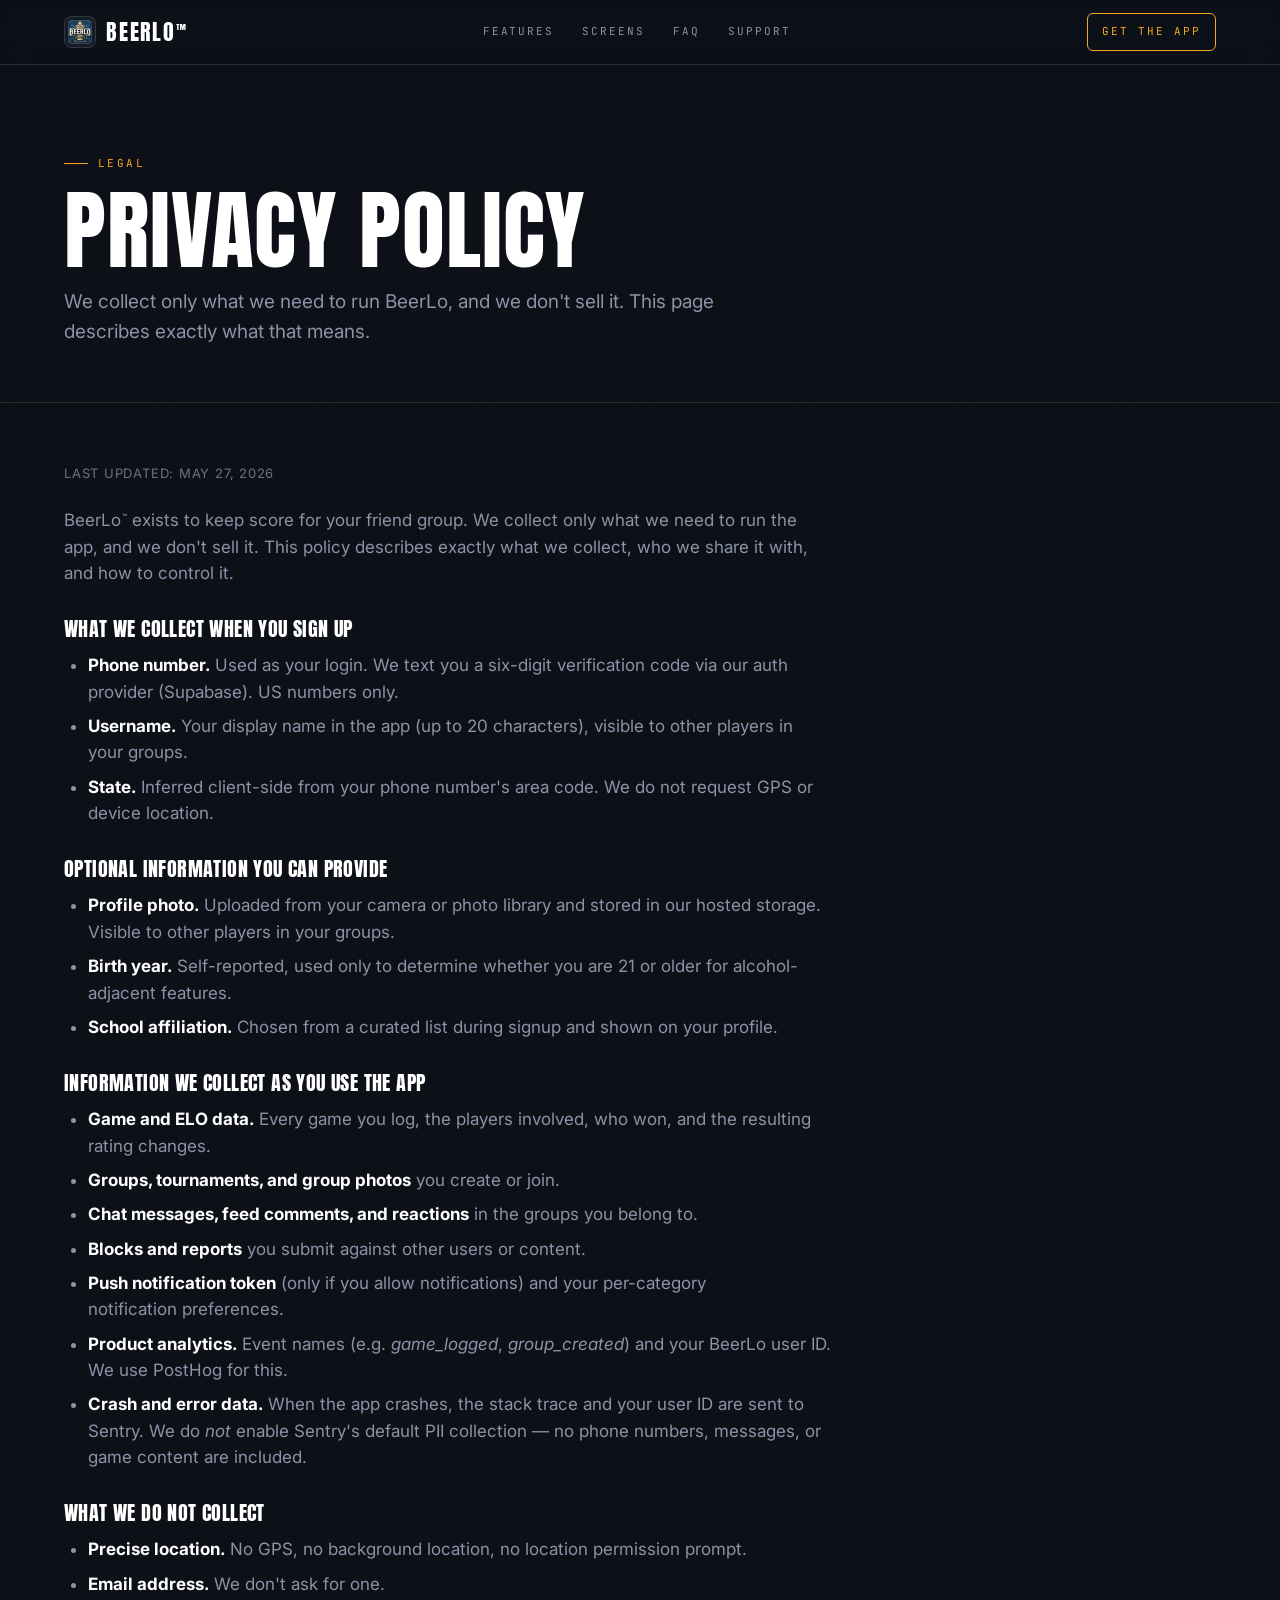
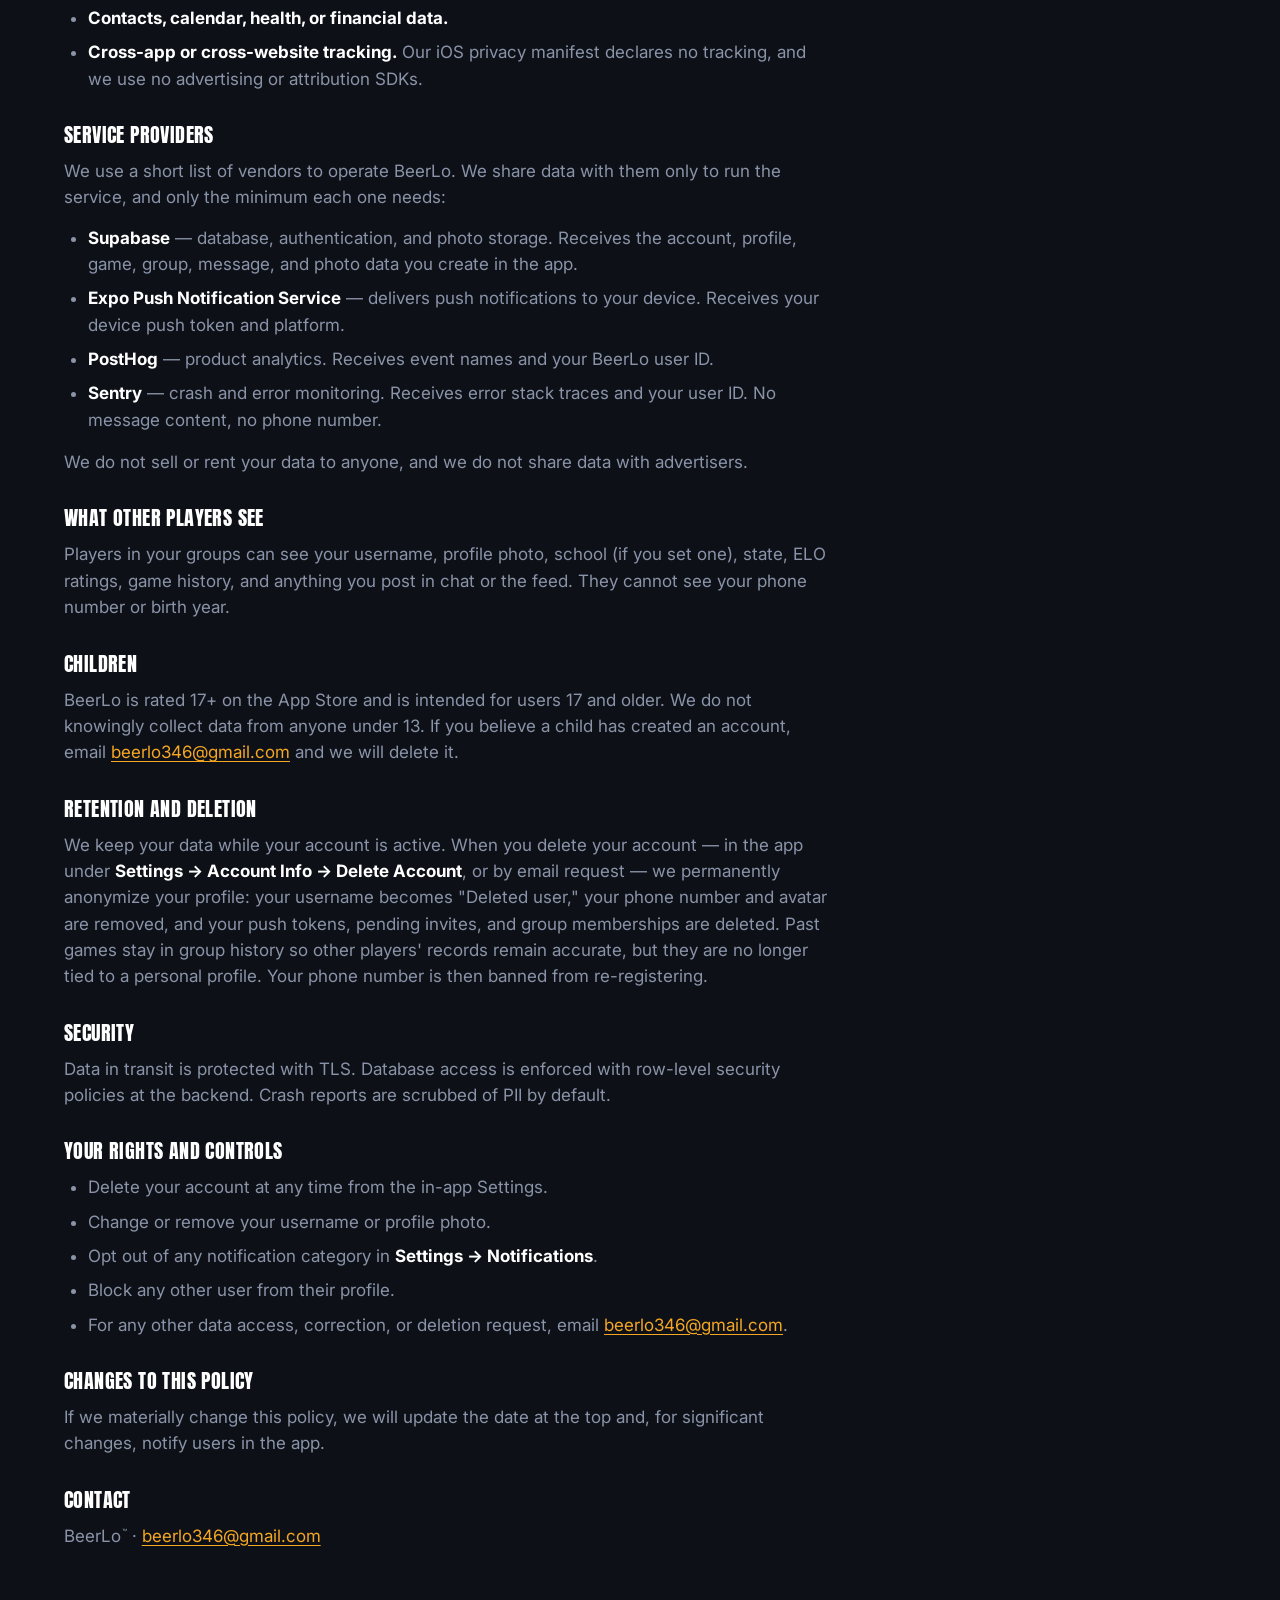
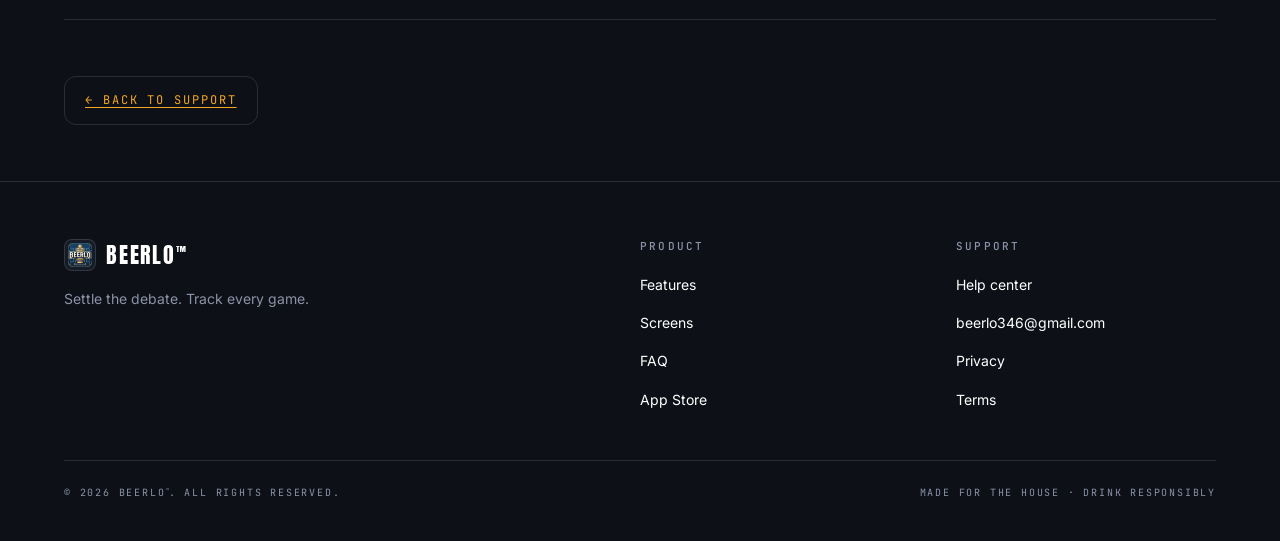
==== privacy.html @ 66643df2 "Initial commit: BeerLo marketing site Static site with landing page, privacy/terms/support pages, an" ====
<!DOCTYPE html>
<html lang="en" data-theme="dark" data-layout="centered">
<head>
<meta charset="UTF-8" />
<meta name="viewport" content="width=device-width, initial-scale=1" />
<title>BeerLo™ — Privacy Policy</title>
<meta name="description" content="BeerLo's privacy policy. What data we collect, where it goes, how to control it." />
<link rel="icon" type="image/png" href="images/favicon.png" />
<link rel="apple-touch-icon" href="images/app-icon-square.png" />
<meta name="theme-color" content="#0D1117" />
<link rel="stylesheet" href="styles.css" />
</head>
<body>

<!-- NAV -->
<header class="nav">
  <div class="container nav-inner">
    <a href="index.html" class="brand">
      <span class="brand-mark"><img src="images/app-icon.png" alt="BeerLo logo" /></span>
      <span>BeerLo<sup class="tm">&trade;</sup></span>
    </a>
    <nav class="nav-links">
      <a href="index.html#features">Features</a>
      <a href="index.html#screens">Screens</a>
      <a href="index.html#faq">FAQ</a>
      <a href="support.html">Support</a>
    </nav>
    <a href="https://apps.apple.com/app/beerlo" class="nav-cta" target="_blank" rel="noopener">Get the App</a>
  </div>
</header>

<!-- HERO -->
<section class="support-hero">
  <div class="container">
    <div class="eyebrow">Legal</div>
    <h1>Privacy policy</h1>
    <p>We collect only what we need to run BeerLo, and we don't sell it. This page describes exactly what that means.</p>
  </div>
</section>

<!-- BODY -->
<div class="container">

  <section class="support-section">
    <p class="policy-meta">Last updated: May 27, 2026</p>

    <p>BeerLo<sup class="tm">&trade;</sup> exists to keep score for your friend group. We collect only what we need to run the app, and we don't sell it. This policy describes exactly what we collect, who we share it with, and how to control it.</p>

    <h3>What we collect when you sign up</h3>
    <ul>
      <li><strong>Phone number.</strong> Used as your login. We text you a six-digit verification code via our auth provider (Supabase). US numbers only.</li>
      <li><strong>Username.</strong> Your display name in the app (up to 20 characters), visible to other players in your groups.</li>
      <li><strong>State.</strong> Inferred client-side from your phone number's area code. We do not request GPS or device location.</li>
    </ul>

    <h3>Optional information you can provide</h3>
    <ul>
      <li><strong>Profile photo.</strong> Uploaded from your camera or photo library and stored in our hosted storage. Visible to other players in your groups.</li>
      <li><strong>Birth year.</strong> Self-reported, used only to determine whether you are 21 or older for alcohol-adjacent features.</li>
      <li><strong>School affiliation.</strong> Chosen from a curated list during signup and shown on your profile.</li>
    </ul>

    <h3>Information we collect as you use the app</h3>
    <ul>
      <li><strong>Game and ELO data.</strong> Every game you log, the players involved, who won, and the resulting rating changes.</li>
      <li><strong>Groups, tournaments, and group photos</strong> you create or join.</li>
      <li><strong>Chat messages, feed comments, and reactions</strong> in the groups you belong to.</li>
      <li><strong>Blocks and reports</strong> you submit against other users or content.</li>
      <li><strong>Push notification token</strong> (only if you allow notifications) and your per-category notification preferences.</li>
      <li><strong>Product analytics.</strong> Event names (e.g. <em>game_logged</em>, <em>group_created</em>) and your BeerLo user ID. We use PostHog for this.</li>
      <li><strong>Crash and error data.</strong> When the app crashes, the stack trace and your user ID are sent to Sentry. We do <em>not</em> enable Sentry's default PII collection — no phone numbers, messages, or game content are included.</li>
    </ul>

    <h3>What we do not collect</h3>
    <ul>
      <li><strong>Precise location.</strong> No GPS, no background location, no location permission prompt.</li>
      <li><strong>Email address.</strong> We don't ask for one.</li>
      <li><strong>Contacts, calendar, health, or financial data.</strong></li>
      <li><strong>Cross-app or cross-website tracking.</strong> Our iOS privacy manifest declares no tracking, and we use no advertising or attribution SDKs.</li>
    </ul>

    <h3>Service providers</h3>
    <p>We use a short list of vendors to operate BeerLo. We share data with them only to run the service, and only the minimum each one needs:</p>
    <ul>
      <li><strong>Supabase</strong> — database, authentication, and photo storage. Receives the account, profile, game, group, message, and photo data you create in the app.</li>
      <li><strong>Expo Push Notification Service</strong> — delivers push notifications to your device. Receives your device push token and platform.</li>
      <li><strong>PostHog</strong> — product analytics. Receives event names and your BeerLo user ID.</li>
      <li><strong>Sentry</strong> — crash and error monitoring. Receives error stack traces and your user ID. No message content, no phone number.</li>
    </ul>
    <p>We do not sell or rent your data to anyone, and we do not share data with advertisers.</p>

    <h3>What other players see</h3>
    <p>Players in your groups can see your username, profile photo, school (if you set one), state, ELO ratings, game history, and anything you post in chat or the feed. They cannot see your phone number or birth year.</p>

    <h3>Children</h3>
    <p>BeerLo is rated 17+ on the App Store and is intended for users 17 and older. We do not knowingly collect data from anyone under 13. If you believe a child has created an account, email <a href="mailto:beerlo346@gmail.com">beerlo346@gmail.com</a> and we will delete it.</p>

    <h3>Retention and deletion</h3>
    <p>We keep your data while your account is active. When you delete your account — in the app under <strong>Settings → Account Info → Delete Account</strong>, or by email request — we permanently anonymize your profile: your username becomes "Deleted user," your phone number and avatar are removed, and your push tokens, pending invites, and group memberships are deleted. Past games stay in group history so other players' records remain accurate, but they are no longer tied to a personal profile. Your phone number is then banned from re-registering.</p>

    <h3>Security</h3>
    <p>Data in transit is protected with TLS. Database access is enforced with row-level security policies at the backend. Crash reports are scrubbed of PII by default.</p>

    <h3>Your rights and controls</h3>
    <ul>
      <li>Delete your account at any time from the in-app Settings.</li>
      <li>Change or remove your username or profile photo.</li>
      <li>Opt out of any notification category in <strong>Settings → Notifications</strong>.</li>
      <li>Block any other user from their profile.</li>
      <li>For any other data access, correction, or deletion request, email <a href="mailto:beerlo346@gmail.com">beerlo346@gmail.com</a>.</li>
    </ul>

    <h3>Changes to this policy</h3>
    <p>If we materially change this policy, we will update the date at the top and, for significant changes, notify users in the app.</p>

    <h3>Contact</h3>
    <p>BeerLo<sup class="tm">&trade;</sup> · <a href="mailto:beerlo346@gmail.com">beerlo346@gmail.com</a></p>
  </section>

  <section class="support-section">
    <a href="support.html" class="ghost-btn">← Back to support</a>
  </section>

</div>

<!-- FOOTER -->
<footer class="footer">
  <div class="container">
    <div class="footer-grid">
      <div class="footer-brand">
        <a href="index.html" class="brand">
          <span class="brand-mark"><img src="images/app-icon.png" alt="BeerLo" /></span>
          <span>BeerLo<sup class="tm">&trade;</sup></span>
        </a>
        <p class="lead">Settle the debate. Track every game.</p>
      </div>
      <div class="footer-col">
        <h4>Product</h4>
        <ul>
          <li><a href="index.html#features">Features</a></li>
          <li><a href="index.html#screens">Screens</a></li>
          <li><a href="index.html#faq">FAQ</a></li>
          <li><a href="https://apps.apple.com/app/beerlo" target="_blank" rel="noopener">App Store</a></li>
        </ul>
      </div>
      <div class="footer-col">
        <h4>Support</h4>
        <ul>
          <li><a href="support.html">Help center</a></li>
          <li><a href="mailto:beerlo346@gmail.com">beerlo346@gmail.com</a></li>
          <li><a href="privacy.html">Privacy</a></li>
          <li><a href="terms.html">Terms</a></li>
        </ul>
      </div>
    </div>
    <div class="footer-bottom">
      <span>© <span id="year">2026</span> BeerLo<sup class="tm">&trade;</sup>. All rights reserved.</span>
      <span>Made for the house · Drink responsibly</span>
    </div>
  </div>
</footer>

<script>
  document.getElementById('year').textContent = new Date().getFullYear();
  try {
    const saved = JSON.parse(localStorage.getItem('beerlo_tweaks') || 'null');
    if (saved && saved.theme) document.documentElement.setAttribute('data-theme', saved.theme);
  } catch (_) {}
</script>

</body>
</html>
---- styles.css ----
/* ─────────────────────────────────────────────────────────────
   BeerLo.net — marketing site styles
   Tokens pulled from app: lib/theme.ts + onboarding tokens.jsx
   ───────────────────────────────────────────────────────────── */

@import url('https://fonts.googleapis.com/css2?family=Anton&family=Inter:wght@400;500;600;700;800&family=JetBrains+Mono:wght@400;500;600&display=swap');

:root {
  /* Base palette */
  --navy-900: #0D1117;
  --navy-800: #0F1520;
  --navy-700: #161C27;
  --navy-600: #1A2030;
  --navy-500: #1E2535;
  --navy-400: #252D3E;
  --navy-300: #3A3F4B;
  /* Brand */
  --amber:    #F5A623;
  --amber-hi: #FFC45A;
  --amber-lo: #C97D10;
  --cream:    #F5E9C9;
  --foam:     #E8D8A8;
  --cup:      #B6302C;
  --cup-deep: #7A1F1D;
  /* Neutrals */
  --white:    #FFFFFF;
  --muted:    #8A93A8;
  --dim:      #556070;
  --hairline: rgba(255,255,255,0.08);
  --border:   rgba(255,255,255,0.12);

  /* Fonts */
  --font-display: 'Anton', 'Oswald', 'Bebas Neue', Impact, sans-serif;
  --font-body:    'Inter', -apple-system, BlinkMacSystemFont, 'Segoe UI', sans-serif;
  --font-mono:    'JetBrains Mono', 'SF Mono', Menlo, monospace;

  /* Themed (overridden by [data-theme]) */
  --bg:        var(--navy-900);
  --bg-elev:   var(--navy-700);
  --bg-card:   var(--navy-800);
  --text:      var(--white);
  --text-muted: var(--muted);
  --accent:    var(--amber);
  --accent-2:  var(--cup);
  --rule:      var(--border);
  --hero-gradient: radial-gradient(ellipse at 50% -10%, rgba(245,166,35,0.22) 0%, rgba(245,166,35,0) 55%),
                   radial-gradient(ellipse at 90% 110%, rgba(182,48,44,0.20) 0%, rgba(182,48,44,0) 50%);
  --noise-opacity: 0.35;
}

/* ── Theme: cream ───────────────────────────────────────────── */
[data-theme="cream"] {
  --bg:        #F4ECD8;
  --bg-elev:   #FBF4E0;
  --bg-card:   #FFFFFF;
  --text:      #1B2030;
  --text-muted: #6B6457;
  --accent:    var(--cup);
  --accent-2:  var(--amber-lo);
  --rule:      rgba(27,32,48,0.12);
  --hero-gradient: radial-gradient(ellipse at 50% 0%, rgba(245,166,35,0.28) 0%, rgba(245,166,35,0) 55%),
                   radial-gradient(ellipse at 90% 110%, rgba(182,48,44,0.16) 0%, rgba(182,48,44,0) 50%);
  --noise-opacity: 0.18;
}

/* ── Theme: amber-forward ───────────────────────────────────── */
[data-theme="amber"] {
  --bg:        #F5A623;
  --bg-elev:   #FFB840;
  --bg-card:   #0D1117;
  --text:      #0D1117;
  --text-muted: #4A3608;
  --accent:    #0D1117;
  --accent-2:  var(--cup-deep);
  --rule:      rgba(13,17,23,0.18);
  --hero-gradient: radial-gradient(ellipse at 50% 0%, rgba(255,255,255,0.35) 0%, rgba(255,255,255,0) 55%),
                   radial-gradient(ellipse at 10% 110%, rgba(182,48,44,0.30) 0%, rgba(182,48,44,0) 55%);
  --noise-opacity: 0.20;
}

/* ─────────────────────────────────────────────────────────────
   Reset + base
   ───────────────────────────────────────────────────────────── */
*, *::before, *::after { box-sizing: border-box; }
html, body { margin: 0; padding: 0; }
html { scroll-behavior: smooth; }

body {
  background: var(--bg);
  color: var(--text);
  font-family: var(--font-body);
  -webkit-font-smoothing: antialiased;
  -moz-osx-font-smoothing: grayscale;
  font-size: 17px;
  line-height: 1.55;
  text-wrap: pretty;
  min-height: 100vh;
  position: relative;
}

body::before {
  content: '';
  position: fixed; inset: 0; pointer-events: none; z-index: 0;
  background-image: url("data:image/svg+xml;utf8,<svg xmlns='http://www.w3.org/2000/svg' width='160' height='160'><filter id='n'><feTurbulence type='fractalNoise' baseFrequency='0.9' numOctaves='2' stitchTiles='stitch'/><feColorMatrix values='0 0 0 0 0  0 0 0 0 0  0 0 0 0 0  0 0 0 0.10 0'/></filter><rect width='100%25' height='100%25' filter='url(%23n)'/></svg>");
  opacity: var(--noise-opacity);
  mix-blend-mode: overlay;
}

img { max-width: 100%; display: block; }
a { color: inherit; text-decoration: none; }
button { font-family: inherit; }

.container {
  width: 100%;
  max-width: 1200px;
  margin: 0 auto;
  padding: 0 24px;
  position: relative;
  z-index: 1;
}

/* ─────────────────────────────────────────────────────────────
   Type
   ───────────────────────────────────────────────────────────── */
.eyebrow {
  font-family: var(--font-mono);
  font-size: 11px;
  letter-spacing: 0.22em;
  text-transform: uppercase;
  color: var(--accent);
  display: inline-flex; align-items: center; gap: 10px;
}
.eyebrow::before {
  content: ''; width: 24px; height: 1.5px;
  background: var(--accent); display: inline-block;
}

h1, h2, h3 {
  font-family: var(--font-display);
  font-weight: 400;
  letter-spacing: 0.01em;
  line-height: 0.95;
  text-transform: uppercase;
  margin: 0;
  color: var(--text);
}
h1 { font-size: clamp(56px, 9vw, 124px); }
h2 { font-size: clamp(40px, 5.5vw, 72px); line-height: 1; }
h3 { font-size: 22px; letter-spacing: 0.04em; line-height: 1.1; }

p { margin: 0; }
.lead { font-size: 19px; color: var(--text-muted); line-height: 1.55; max-width: 56ch; }

.amber-text { color: var(--accent); }

/* ─────────────────────────────────────────────────────────────
   Nav
   ───────────────────────────────────────────────────────────── */
.nav {
  position: sticky; top: 0; z-index: 50;
  background: color-mix(in oklab, var(--bg) 80%, transparent);
  backdrop-filter: blur(14px) saturate(140%);
  -webkit-backdrop-filter: blur(14px) saturate(140%);
  border-bottom: 1px solid var(--rule);
}
.nav-inner {
  display: flex; align-items: center; justify-content: space-between;
  height: 64px;
}
.brand {
  display: flex; align-items: center; gap: 10px;
  font-family: var(--font-display);
  font-size: 22px; letter-spacing: 0.08em; text-transform: uppercase;
}
.brand-mark {
  width: 32px; height: 32px; border-radius: 8px;
  display: grid; place-items: center;
  background: var(--bg-elev);
  border: 1px solid var(--rule);
  overflow: hidden;
}
.brand-mark img { width: 24px; height: 24px; object-fit: contain; }

/* Trademark symbol — small, raised, no inherited letter-spacing/transform */
.tm {
  font-size: 0.5em;
  vertical-align: super;
  line-height: 0;
  letter-spacing: 0;
  text-transform: none;
  font-weight: 400;
  margin-left: 0.08em;
}

.nav-links { display: flex; gap: 28px; }
.nav-links a {
  font-family: var(--font-mono);
  font-size: 11px;
  letter-spacing: 0.18em;
  text-transform: uppercase;
  color: var(--text-muted);
  transition: color 0.15s;
}
.nav-links a:hover { color: var(--accent); }
.nav-cta {
  font-family: var(--font-mono);
  font-size: 11px;
  letter-spacing: 0.18em;
  text-transform: uppercase;
  padding: 9px 14px;
  border-radius: 6px;
  border: 1.5px solid var(--accent);
  color: var(--accent);
  transition: all 0.15s;
}
.nav-cta:hover { background: var(--accent); color: var(--bg); }

@media (max-width: 720px) {
  .nav-links { display: none; }
}

/* ─────────────────────────────────────────────────────────────
   Hero — three layout variants
   ───────────────────────────────────────────────────────────── */
.hero {
  position: relative;
  padding: 80px 0 120px;
  overflow: hidden;
}
.hero::before {
  content: '';
  position: absolute; inset: 0;
  background: var(--hero-gradient);
  pointer-events: none;
}
.hero-inner { position: relative; z-index: 1; }

.hero-eyebrow { margin-bottom: 24px; }
.hero-title { margin-bottom: 24px; }
.hero-title .line-2 { color: var(--accent); display: block; }
.hero-lead { margin-bottom: 36px; }

.hero-ctas { display: flex; gap: 14px; flex-wrap: wrap; align-items: center; }

.app-store-badge {
  display: inline-flex; align-items: center; gap: 12px;
  padding: 12px 22px 12px 18px;
  background: var(--text);
  color: var(--bg);
  border-radius: 12px;
  font-family: var(--font-body);
  font-weight: 600;
  transition: transform 0.15s, box-shadow 0.15s;
  box-shadow: 0 8px 24px rgba(0,0,0,0.25);
}
.app-store-badge:hover { transform: translateY(-2px); box-shadow: 0 12px 30px rgba(0,0,0,0.35); }
.app-store-badge .apple-logo { width: 26px; height: 26px; }
.app-store-badge .badge-lines { display: flex; flex-direction: column; gap: 1px; line-height: 1.05; }
.app-store-badge .badge-top { font-size: 10px; opacity: 0.75; font-weight: 500; letter-spacing: 0.04em; }
.app-store-badge .badge-bot { font-size: 17px; letter-spacing: 0.02em; }

.ghost-btn {
  display: inline-flex; align-items: center; gap: 10px;
  padding: 14px 20px;
  border-radius: 12px;
  border: 1.5px solid var(--rule);
  color: var(--text);
  font-family: var(--font-mono);
  font-size: 12px; letter-spacing: 0.16em; text-transform: uppercase;
  transition: all 0.15s;
}
.ghost-btn:hover { border-color: var(--accent); color: var(--accent); }

.hero-meta {
  display: flex; gap: 32px; margin-top: 48px;
  flex-wrap: wrap;
}
.hero-meta-item .num {
  font-family: var(--font-display);
  font-size: 36px; line-height: 1;
}
.hero-meta-item .lbl {
  font-family: var(--font-mono); font-size: 10px;
  letter-spacing: 0.18em; text-transform: uppercase;
  color: var(--text-muted); margin-top: 6px;
}

/* Layout: centered (default) */
[data-layout="centered"] .hero-inner {
  text-align: center;
  display: flex; flex-direction: column; align-items: center;
}
[data-layout="centered"] .hero-lead { margin-left: auto; margin-right: auto; }
[data-layout="centered"] .hero-meta { justify-content: center; }
[data-layout="centered"] .hero-phone-wrap {
  margin-top: 80px;
  display: flex; justify-content: center;
  gap: 24px;
}
[data-layout="centered"] .hero-phone-wrap .phone-mockup:nth-child(1) {
  transform: rotate(-4deg) translateY(20px);
}
[data-layout="centered"] .hero-phone-wrap .phone-mockup:nth-child(3) {
  transform: rotate(4deg) translateY(20px);
}

/* Layout: split */
[data-layout="split"] .hero-inner {
  display: grid;
  grid-template-columns: 1.1fr 1fr;
  gap: 56px;
  align-items: center;
}
[data-layout="split"] .hero-phone-wrap {
  display: flex; justify-content: center;
}
[data-layout="split"] .hero-phone-wrap .phone-mockup:not(:first-child) { display: none; }

/* Layout: phone-right (oversized type, phone offset) */
[data-layout="phone-right"] .hero { padding-bottom: 80px; }
[data-layout="phone-right"] .hero-inner {
  display: grid;
  grid-template-columns: 1.4fr 1fr;
  gap: 40px;
  align-items: end;
}
[data-layout="phone-right"] .hero-title { font-size: clamp(64px, 11vw, 160px); }
[data-layout="phone-right"] .hero-phone-wrap {
  display: flex; justify-content: flex-end;
  margin-bottom: -80px; position: relative;
}
[data-layout="phone-right"] .hero-phone-wrap .phone-mockup:not(:first-child) { display: none; }
[data-layout="phone-right"] .hero-phone-wrap .phone-mockup { transform: rotate(6deg); }

@media (max-width: 860px) {
  [data-layout="split"] .hero-inner,
  [data-layout="phone-right"] .hero-inner {
    grid-template-columns: 1fr;
    text-align: center;
  }
  [data-layout="split"] .hero-lead,
  [data-layout="phone-right"] .hero-lead { margin-left: auto; margin-right: auto; }
  [data-layout="split"] .hero-meta,
  [data-layout="phone-right"] .hero-meta { justify-content: center; }
  [data-layout="split"] .hero-ctas,
  [data-layout="phone-right"] .hero-ctas { justify-content: center; }
  [data-layout="phone-right"] .hero-phone-wrap { margin-bottom: 0; justify-content: center; }
}

/* ─────────────────────────────────────────────────────────────
   Phone mockup placeholder
   ───────────────────────────────────────────────────────────── */
.phone-mockup {
  width: 280px; height: 580px;
  background: var(--bg-card);
  border-radius: 44px;
  padding: 12px;
  border: 1.5px solid var(--rule);
  box-shadow:
    0 1px 0 rgba(255,255,255,0.08) inset,
    0 30px 60px -20px rgba(0,0,0,0.45),
    0 10px 24px rgba(0,0,0,0.28);
  flex-shrink: 0;
  position: relative;
}
.phone-mockup .notch {
  position: absolute;
  top: 22px; left: 50%; transform: translateX(-50%);
  width: 108px; height: 28px;
  background: #0b0d12;
  border-radius: 14px;
  z-index: 3;
}
.phone-screen {
  width: 100%; height: 100%;
  border-radius: 34px;
  background:
    repeating-linear-gradient(
      45deg,
      color-mix(in oklab, var(--accent) 10%, transparent) 0 12px,
      transparent 12px 24px
    ),
    linear-gradient(180deg,
      color-mix(in oklab, var(--accent) 18%, var(--bg-card)) 0%,
      var(--bg-card) 100%
    );
  display: flex; align-items: center; justify-content: center;
  position: relative;
  overflow: hidden;
}
.phone-screen .placeholder-label {
  font-family: var(--font-mono);
  font-size: 10px;
  letter-spacing: 0.2em;
  text-transform: uppercase;
  color: var(--text-muted);
  padding: 8px 14px;
  border: 1px dashed var(--rule);
  border-radius: 999px;
  background: color-mix(in oklab, var(--bg-card) 85%, transparent);
}
.phone-mockup img { width: 100%; height: 100%; object-fit: cover; border-radius: 34px; }

@media (max-width: 480px) {
  .phone-mockup { width: 240px; height: 500px; }
}

/* ─────────────────────────────────────────────────────────────
   Section + features
   ───────────────────────────────────────────────────────────── */
.section {
  padding: 120px 0;
  position: relative;
}
.section-head { margin-bottom: 64px; max-width: 720px; }
.section-head .eyebrow { margin-bottom: 16px; }
.section-head h2 { margin-bottom: 16px; }
.section-head p { color: var(--text-muted); font-size: 18px; }

.features {
  display: grid;
  grid-template-columns: repeat(2, 1fr);
  gap: 16px;
}
.feature {
  position: relative;
  padding: 32px;
  background: var(--bg-card);
  border: 1px solid var(--rule);
  border-radius: 18px;
  display: flex; flex-direction: column;
  min-height: 260px;
  overflow: hidden;
  transition: transform 0.2s, border-color 0.2s;
}
.feature:hover { transform: translateY(-3px); border-color: color-mix(in oklab, var(--accent) 40%, var(--rule)); }

.feature-num {
  font-family: var(--font-mono);
  font-size: 11px; letter-spacing: 0.2em;
  color: var(--text-muted);
  margin-bottom: 28px;
}
.feature-icon {
  width: 56px; height: 56px;
  border-radius: 14px;
  background: color-mix(in oklab, var(--accent) 14%, transparent);
  color: var(--accent);
  display: grid; place-items: center;
  margin-bottom: 24px;
  border: 1px solid color-mix(in oklab, var(--accent) 30%, transparent);
}
.feature-icon svg { width: 28px; height: 28px; }
.feature h3 { margin-bottom: 10px; }
.feature p { color: var(--text-muted); font-size: 15px; line-height: 1.55; }

.feature-stat {
  margin-top: auto;
  padding-top: 24px;
  display: flex; align-items: baseline; gap: 8px;
  font-family: var(--font-mono);
  font-size: 11px;
  letter-spacing: 0.16em;
  color: var(--accent);
  text-transform: uppercase;
}

@media (max-width: 720px) {
  .features { grid-template-columns: 1fr; }
  .section { padding: 80px 0; }
}

/* ─────────────────────────────────────────────────────────────
   Screenshots strip
   ───────────────────────────────────────────────────────────── */
.screens-strip {
  display: flex; gap: 24px;
  justify-content: center;
  flex-wrap: wrap;
}
.screens-strip .phone-mockup:nth-child(odd) { transform: translateY(20px); }
.screens-strip .phone-mockup:nth-child(2) { transform: translateY(-12px); }

/* ─────────────────────────────────────────────────────────────
   FAQ
   ───────────────────────────────────────────────────────────── */
.faq-list { display: flex; flex-direction: column; gap: 0; max-width: 820px; }
.faq-item {
  border-top: 1px solid var(--rule);
  padding: 0;
}
.faq-item:last-child { border-bottom: 1px solid var(--rule); }
.faq-item summary {
  padding: 24px 0;
  display: flex; justify-content: space-between; align-items: center;
  cursor: pointer;
  font-family: var(--font-display);
  font-size: 22px;
  letter-spacing: 0.02em;
  list-style: none;
  text-transform: uppercase;
  gap: 24px;
}
.faq-item summary::-webkit-details-marker { display: none; }
.faq-item summary::after {
  content: '+';
  font-family: var(--font-mono);
  font-size: 24px;
  color: var(--accent);
  transition: transform 0.2s;
  flex-shrink: 0;
}
.faq-item[open] summary::after { transform: rotate(45deg); }
.faq-item .faq-answer {
  padding: 0 0 24px;
  color: var(--text-muted);
  font-size: 16px;
  max-width: 70ch;
}
.faq-item .faq-answer a { color: var(--accent); text-decoration: underline; text-underline-offset: 3px; }

/* ─────────────────────────────────────────────────────────────
   Download CTA band
   ───────────────────────────────────────────────────────────── */
.cta-band {
  margin: 80px 0;
  padding: 80px 56px;
  background: var(--bg-card);
  border: 1px solid var(--rule);
  border-radius: 24px;
  text-align: center;
  position: relative;
  overflow: hidden;
}
.cta-band::before {
  content: '';
  position: absolute; inset: 0;
  background: radial-gradient(ellipse at 50% 100%, color-mix(in oklab, var(--accent) 25%, transparent) 0%, transparent 70%);
  pointer-events: none;
}
.cta-band > * { position: relative; z-index: 1; }
.cta-band h2 { margin-bottom: 16px; }
.cta-band p { color: var(--text-muted); margin-bottom: 32px; font-size: 18px; }

@media (max-width: 560px) {
  .cta-band { padding: 56px 24px; }
}

/* ─────────────────────────────────────────────────────────────
   Footer
   ───────────────────────────────────────────────────────────── */
.footer {
  border-top: 1px solid var(--rule);
  padding: 56px 0 40px;
  position: relative;
}
.footer-grid {
  display: grid;
  grid-template-columns: 2fr 1fr 1fr;
  gap: 56px;
  margin-bottom: 48px;
}
.footer-brand { max-width: 320px; }
.footer-brand .lead { font-size: 14px; margin-top: 16px; color: var(--text-muted); }
.footer-col h4 {
  font-family: var(--font-mono);
  font-size: 11px;
  letter-spacing: 0.2em;
  text-transform: uppercase;
  color: var(--text-muted);
  margin: 0 0 16px;
  font-weight: 500;
}
.footer-col ul { list-style: none; margin: 0; padding: 0; display: flex; flex-direction: column; gap: 12px; }
.footer-col a { color: var(--text); font-size: 14px; transition: color 0.15s; }
.footer-col a:hover { color: var(--accent); }

.footer-bottom {
  display: flex; justify-content: space-between; align-items: center;
  padding-top: 24px;
  border-top: 1px solid var(--rule);
  font-family: var(--font-mono);
  font-size: 10px;
  letter-spacing: 0.18em;
  text-transform: uppercase;
  color: var(--text-muted);
  gap: 16px;
  flex-wrap: wrap;
}

@media (max-width: 720px) {
  .footer-grid { grid-template-columns: 1fr; gap: 32px; }
}

/* ─────────────────────────────────────────────────────────────
   Support page specifics
   ───────────────────────────────────────────────────────────── */
.support-hero {
  padding: 80px 0 56px;
  border-bottom: 1px solid var(--rule);
}
.support-hero .eyebrow { margin-bottom: 16px; }
.support-hero h1 { font-size: clamp(48px, 7vw, 88px); margin-bottom: 16px; }
.support-hero p { color: var(--text-muted); font-size: 19px; max-width: 60ch; }

.contact-card {
  margin-top: 40px;
  padding: 28px 32px;
  background: var(--bg-card);
  border: 1px solid var(--rule);
  border-radius: 16px;
  display: flex; align-items: center; gap: 24px;
  flex-wrap: wrap;
}
.contact-card .label {
  font-family: var(--font-mono);
  font-size: 10px;
  letter-spacing: 0.2em;
  color: var(--text-muted);
  text-transform: uppercase;
  margin-bottom: 6px;
}
.contact-card .value {
  font-family: var(--font-display);
  font-size: 28px;
  letter-spacing: 0.02em;
}
.contact-card .value a { color: var(--accent); }
.contact-card .response {
  margin-left: auto;
  padding: 10px 16px;
  border: 1px solid var(--rule);
  border-radius: 999px;
  font-family: var(--font-mono);
  font-size: 11px;
  letter-spacing: 0.16em;
  text-transform: uppercase;
  color: var(--text-muted);
}
.contact-card .response strong { color: var(--text); margin-left: 6px; }

.support-section { padding: 56px 0; border-top: 1px solid var(--rule); }
.support-section:first-of-type { border-top: 0; }
.support-section h2 { font-size: clamp(32px, 4vw, 48px); margin-bottom: 28px; }
.support-section h3 {
  font-family: var(--font-display);
  font-size: 20px;
  letter-spacing: 0.02em;
  margin: 32px 0 12px;
  color: var(--text);
}
.support-section p { color: var(--text-muted); margin-bottom: 14px; max-width: 70ch; }
.support-section p strong { color: var(--text); }
.support-section a { color: var(--accent); text-decoration: underline; text-underline-offset: 3px; }
.support-section ol, .support-section ul { color: var(--text-muted); margin: 0 0 16px; padding-left: 24px; max-width: 70ch; }
.support-section li { margin-bottom: 8px; }
.support-section li strong { color: var(--text); }
.policy-meta {
  display: inline-block;
  font-size: 13px !important;
  letter-spacing: 0.06em;
  text-transform: uppercase;
  color: var(--text-dim, var(--text-muted)) !important;
  margin: -16px 0 24px !important;
  opacity: 0.75;
}

.policy-note {
  margin-top: 24px;
  padding: 18px 22px;
  background: color-mix(in oklab, var(--accent) 8%, transparent);
  border: 1px solid color-mix(in oklab, var(--accent) 30%, transparent);
  border-radius: 12px;
  color: var(--text);
  font-size: 15px;
}
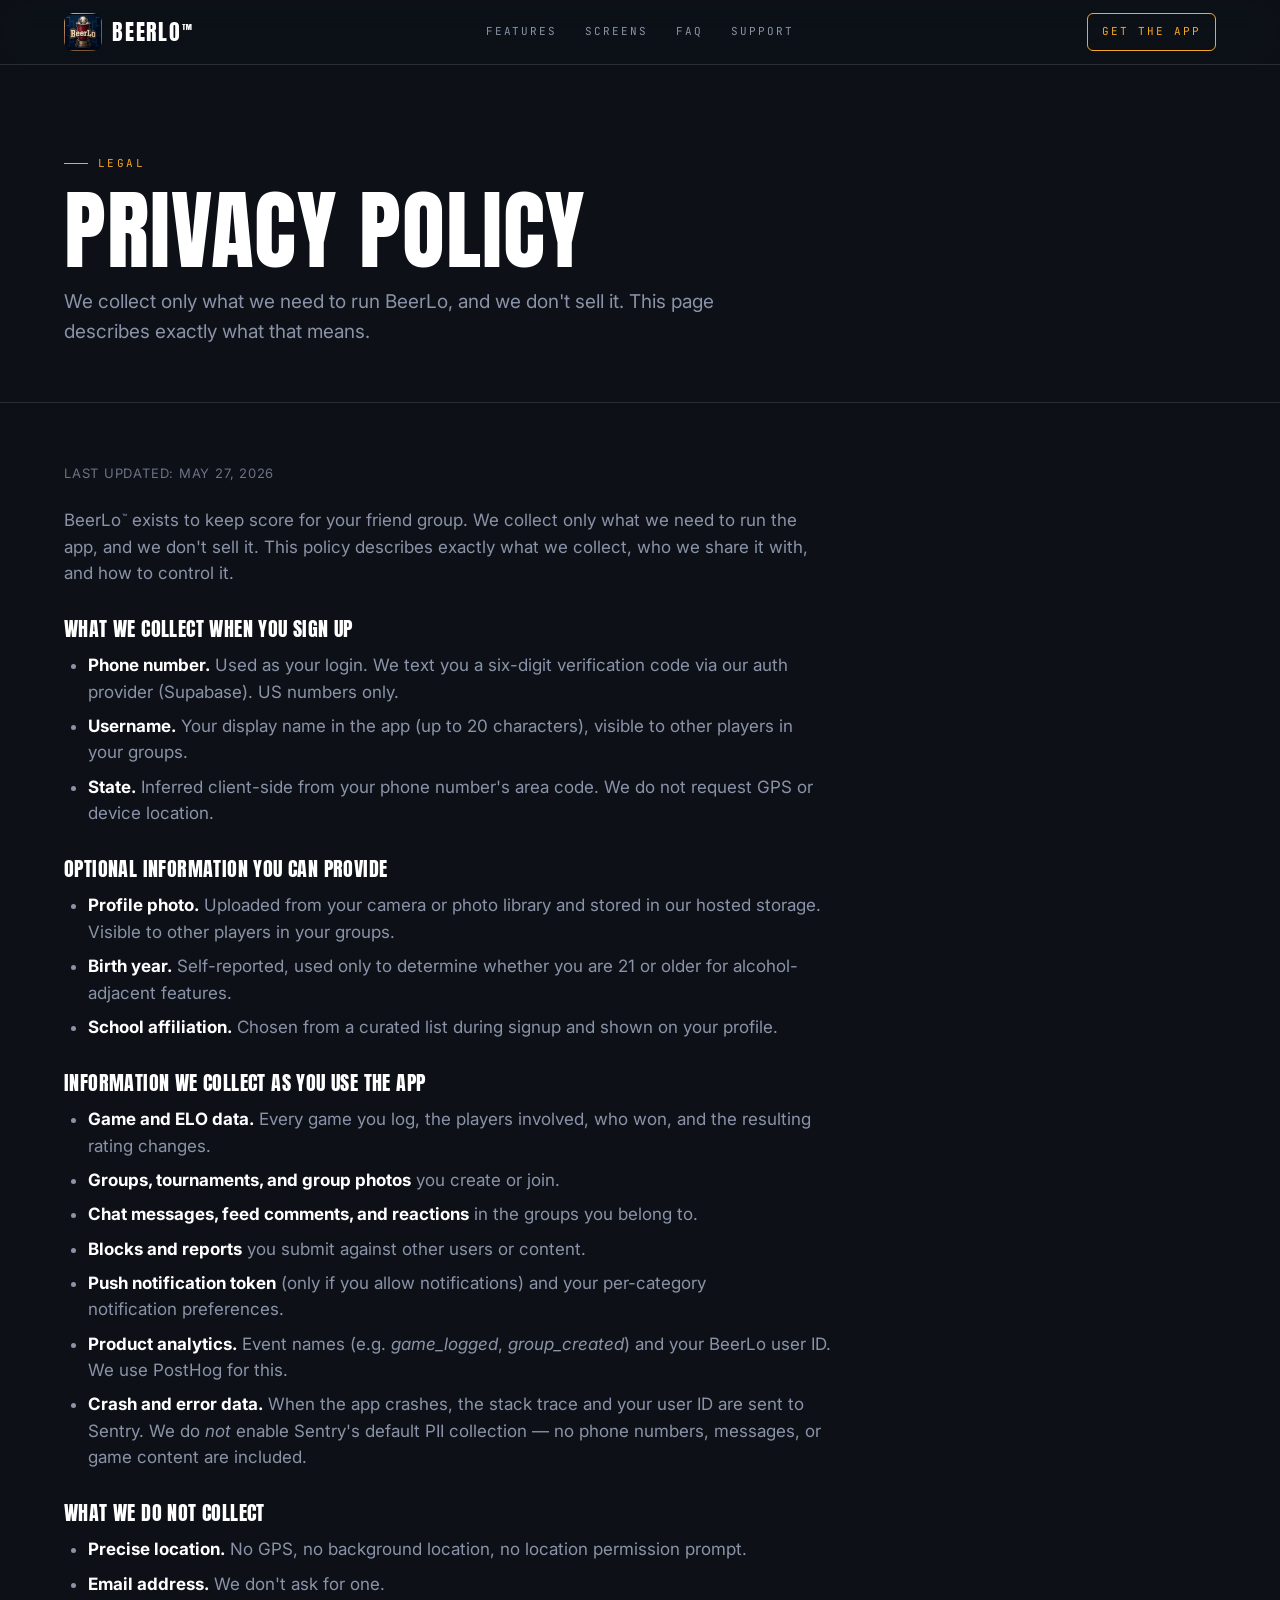
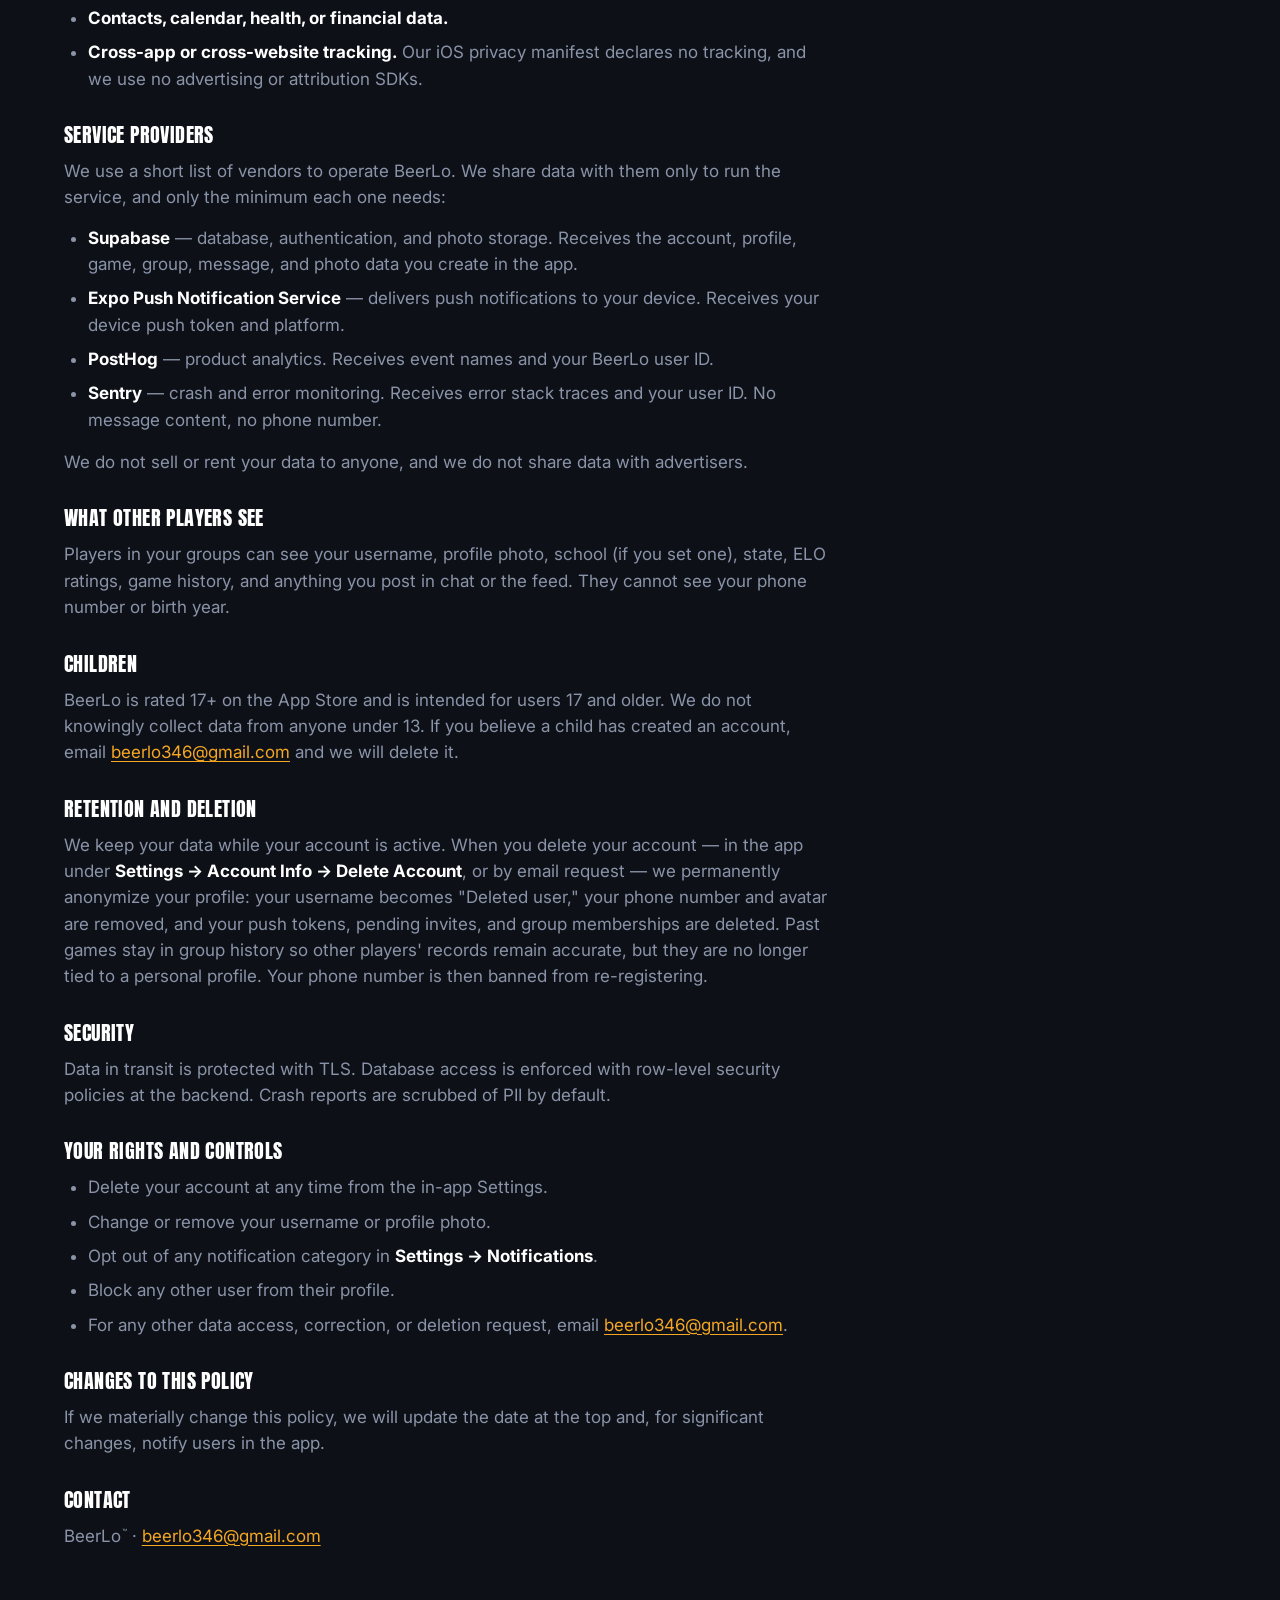
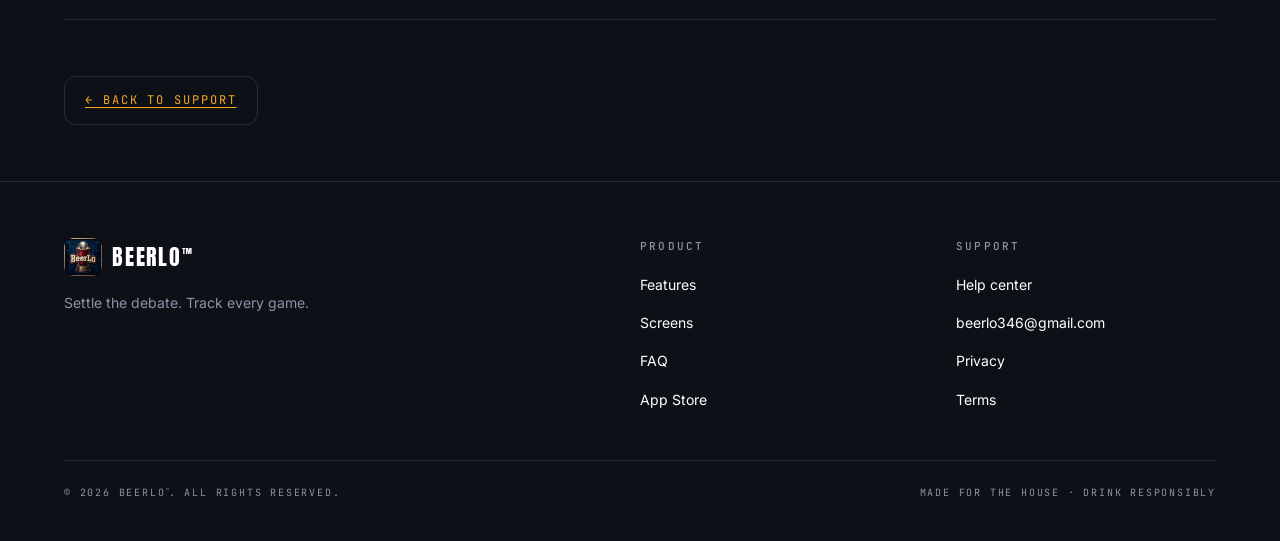
==== commit dfbe749a: "Fix favicon and nav logo - Replace Expo placeholder favicon (blue chevron) with a cropped   cup+ball" ====
--- a/privacy.html
+++ b/privacy.html
@@ -5,8 +5,9 @@
 <meta name="viewport" content="width=device-width, initial-scale=1" />
 <title>BeerLo™ — Privacy Policy</title>
 <meta name="description" content="BeerLo's privacy policy. What data we collect, where it goes, how to control it." />
-<link rel="icon" type="image/png" href="images/favicon.png" />
-<link rel="apple-touch-icon" href="images/app-icon-square.png" />
+<link rel="icon" type="image/png" sizes="32x32" href="images/favicon-32.png?v=3" />
+<link rel="icon" type="image/png" sizes="64x64" href="images/favicon.png?v=3" />
+<link rel="apple-touch-icon" href="images/app-icon-square.png?v=3" />
 <meta name="theme-color" content="#0D1117" />
 <link rel="stylesheet" href="styles.css" />
 </head>
@@ -25,7 +26,7 @@
       <a href="index.html#faq">FAQ</a>
       <a href="support.html">Support</a>
     </nav>
-    <a href="https://apps.apple.com/app/beerlo" class="nav-cta" target="_blank" rel="noopener">Get the App</a>
+    <a href="https://apps.apple.com/us/app/beerlo/id6762295358" class="nav-cta" target="_blank" rel="noopener">Get the App</a>
   </div>
 </header>
 
@@ -140,7 +141,7 @@
           <li><a href="index.html#features">Features</a></li>
           <li><a href="index.html#screens">Screens</a></li>
           <li><a href="index.html#faq">FAQ</a></li>
-          <li><a href="https://apps.apple.com/app/beerlo" target="_blank" rel="noopener">App Store</a></li>
+          <li><a href="https://apps.apple.com/us/app/beerlo/id6762295358" target="_blank" rel="noopener">App Store</a></li>
         </ul>
       </div>
       <div class="footer-col">
--- a/styles.css
+++ b/styles.css
@@ -172,14 +172,19 @@
   font-family: var(--font-display);
   font-size: 22px; letter-spacing: 0.08em; text-transform: uppercase;
 }
+/* The app icon carries its own frame and rounded corners, so the mark is just
+   a clipping box — no competing background or border. */
 .brand-mark {
-  width: 32px; height: 32px; border-radius: 8px;
-  display: grid; place-items: center;
-  background: var(--bg-elev);
-  border: 1px solid var(--rule);
+  width: 38px; height: 38px; border-radius: 9px;
+  display: block;
   overflow: hidden;
-}
-.brand-mark img { width: 24px; height: 24px; object-fit: contain; }
+  flex: none;
+}
+.brand-mark img {
+  width: 100%; height: 100%;
+  object-fit: cover;
+  display: block;
+}
 
 /* Trademark symbol — small, raised, no inherited letter-spacing/transform */
 .tm {
